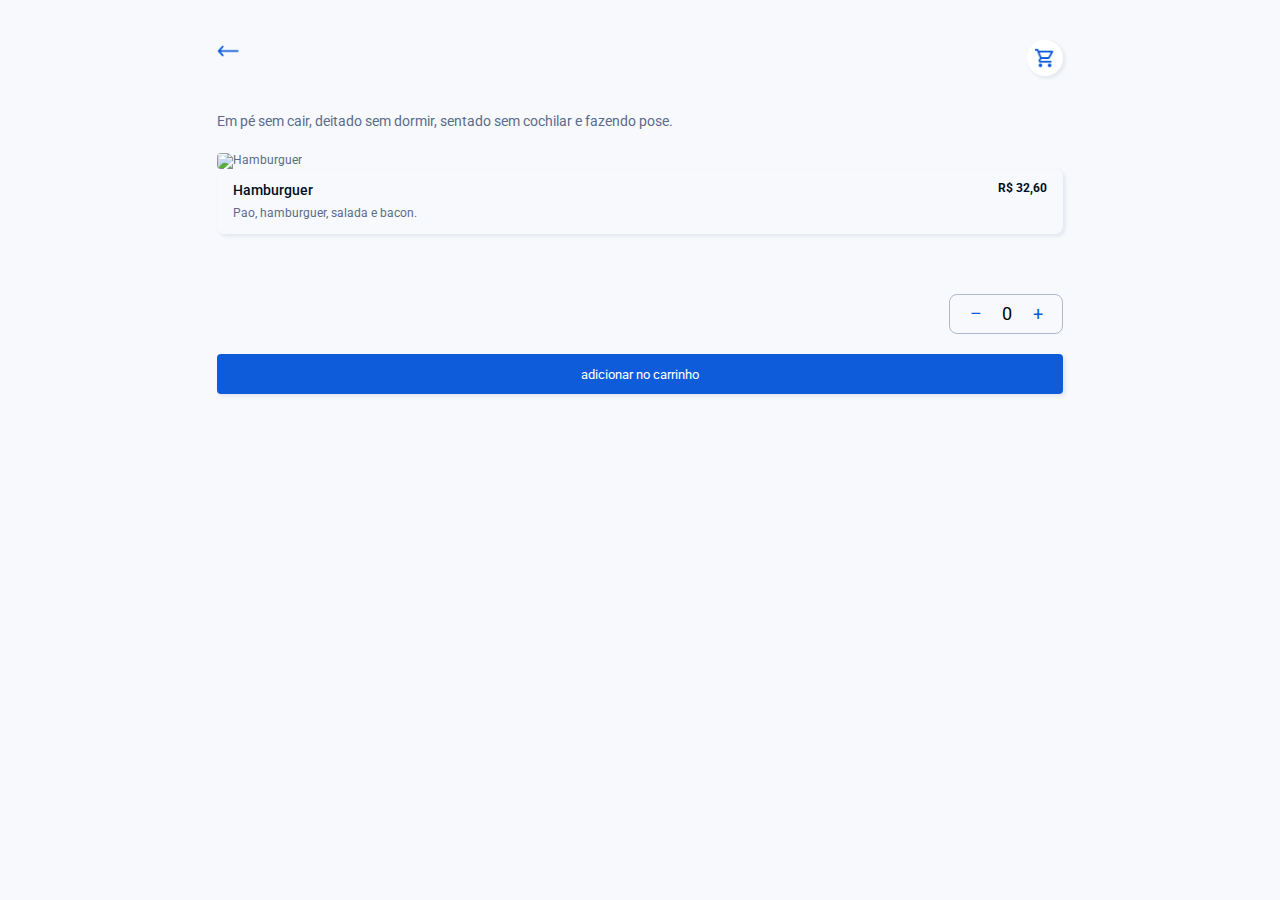
==== page2.html @ 3a1680d0 "page 2 - mobile" ====
<!DOCTYPE html>
<html lang="pt-br">
<head>
    <meta charset="UTF-8">
    <meta http-equiv="X-UA-Compatible" content="IE=edge">
    <meta name="viewport" content="width=device-width, initial-scale=1.0">
    <title>AiFoodi</title>
    <link rel="stylesheet" href="assets/style.css">
    <script src="https://kit.fontawesome.com/yourcode.js" crossorigin="anonymous"></script>
    <script src="assets/script.js"></script>
    <style>
        @import url('https://fonts.googleapis.com/css2?family=Roboto:wght@400;500&display=swap');
    </style>
</head>
<body>
    <section id="screen-2" class="pattern">
        <div class="flex-screen2">
            <div class="top-menu">
                <a href="index.html"><img src="assets/img/icons8-left-arrow-50.png" alt="go-back"></a>
                <a href="#">
                    <div class="cart-bg">
                        <img src="assets/img/icons8-shopping-cart-48.png" alt="cart" >
                    </div>
                </a>
            </div>
                <h2>
                    Em pé sem cair, deitado sem dormir, sentado sem cochilar e fazendo pose.
                </h2>
                <div class="product-show">
                    <img src="https://media-cdn.tripadvisor.com/media/photo-s/1a/01/95/8d/ze-colmeia.jpg" alt="Hamburguer">
                    <div class="product-view">
                    <div class="product-text">
                        <h3>Hamburguer</h3>
                        <p>Pao, hamburguer, salada e bacon.</p>
                    </div>
                        <div class="price" style="margin-top: 0px;"> 
                            <p style="color: var(--black);"><strong>R$ 32,60</strong></p>
                        </div>
                        
                </div>
            </div>
            <div class="shop-buttons">
                <div class="add-box">
                    <input type="button" onclick="decrementValue()" value="–︁" class="add-button">
                    <input type="text" id="number" value="0" class="input-add">
                    <input type="button" onclick="incrementValue()" value="+︁" class="add-button">
                </div>
                <input type="button" value="adicionar no carrinho" class="main-button">
            </div>

        </div>

    </section>
    
</body>
</html>
---- assets/style.css ----
:root{
    --primary: #0E5CDA;
    --black: #000E23;
    --gray: #5A6C8A;
    --gray-light: #ADB9CC;
    --background: #F7F9FC;
}

*{
    margin: 0;
    padding: 0;
    box-sizing: border-box;
    font-family: 'Roboto', sans-serif;
    /* border: 2px solid red; */
}

section.pattern{
    background-color: var(--background);
    font-size: 12px;
    height: 100vh;
    /* width: 100vw; */
    color: var(--gray);
    padding: 40px 20px 40px 20px;
}


h1{
    color: var(--primary);
    font-size: 24px;
}

h2{
    color: var(--gray);
    font-size: 14px;
    font-weight: 400;
    width: 60%;
    margin-top: 9px;
}

h3{
    color: var(--black);
    font-size: 14px;
    font-weight: 500;
}

.product-box img{
    width: 66px;
    height: 67px;
    border-radius: 4px;
    object-fit: cover;  
}

.product-box{
    width: 310px;
    height: 91px;
    border-radius: 8px;
    box-shadow: 2px 2px 3px 1px rgba(90, 108, 138, 0.096);
    display: flex;
    align-items: flex-start;
    justify-content: space-between;
    padding: 12px;
    background-color: #FFFFFF; 
    margin: 12px 0px 12px 0px;
}

.product-text{
    display: flex;
    flex-direction: column;
    justify-content: space-between;
    line-height: 150%;
}

.price{
    margin-top: 15px;
}

.grid-screen1{
    /* width: 100%; */
    margin: 0 auto;
    padding-top: 40px;
    display: grid;
    grid-template-rows: 1fr;
}

/* page2 */

.top-menu{
    display: flex;
    justify-content: space-between;
    align-content: center;
    margin-bottom: 37px;
}

.top-menu img{
    height: 22px;
}

.cart-bg{
    background-color: #FFFFFF;
    width:  36px;
    height: 36px;
    border-radius: 50%;
    display: flex;
    justify-content: center;
    align-items: center;
    box-shadow: 2px 2px 3px 1px rgba(90, 108, 138, 0.096);

}


.flex-screen2{    
    width: 100%;
    display: flex;
    flex-direction: column;
    align-content: center;
    margin: 0;
}

.product-view{
    padding: 12px 16px 12px 16px;
    width: 100%;
    height: 65px;
    box-shadow: 2px 2px 3px 1px rgba(90, 108, 138, 0.096);
    border-radius: 8px;
    display: flex;
    justify-content: space-between;
}



.flex-screen2 h2{
    margin: 0;
    width: 80%;
}


.product-show img{
    margin-top: 24px;
    width: 100%;
    height: 126px;
    object-fit: cover;
    border-radius: 4px;
}



.add-button{
    border: none;
    background-color: var(--background);
    color: var(--primary);
    text-align: center;
    font-size: 18px;
}

.input-add{
    font-size: 18px;
    border: none;
    width: 45px;
    text-align: center;
    background-color: var(--background);
}

.add-box{
    border: 1px solid var(--gray-light);
    width: 114px;
    padding: 8px;
    height: 40px;
    border-radius: 8px;
    text-align: center;
    margin-top: 60px;
    float: right;
    margin-bottom: 20px;
}

.main-button{
    margin: 0 auto;
    width: 100%;
    padding: 5px;
    height: 40px;
    border-radius: 4px;
    border: none;
    background-color: var(--primary);
    color: #FFFFFF; 
    box-shadow: 2px 2px 3px 1px rgba(90, 108, 138, 0.096);
}


/* Desktop */
@media (min-width: 800px) { 
    section.pattern{
        padding: 40px 217px 40px 217px;
        margin: 0 auto;
    }

    .grid-screen1{
        grid-template-columns: 1fr 1fr;
    }

    .product-box{
        width: 430px;
    }
}
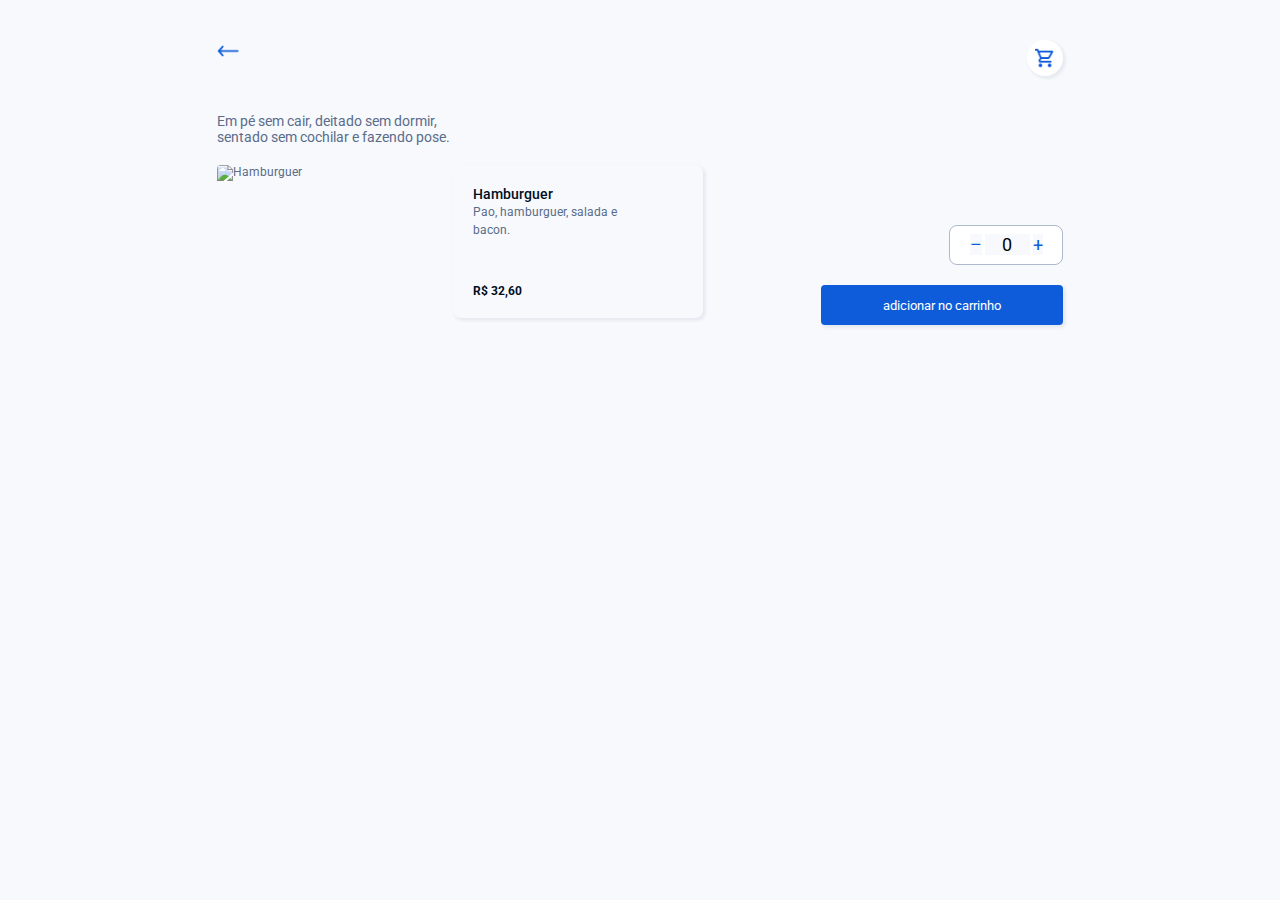
==== commit 6db139a4: "flow update" ====
--- a/page2.html
+++ b/page2.html
@@ -14,19 +14,22 @@
 </head>
 <body>
     <section id="screen-2" class="pattern">
+        <div class="top-menu">
+            <a href="index.html"><img src="assets/img/icons8-left-arrow-50.png" alt="go-back"></a>
+            <a href="page3.html">
+                <div class="cart-bg">
+                    <img src="assets/img/icons8-shopping-cart-48.png" alt="cart" >
+                </div>
+            </a>
+        </div>
+
+        <h2>
+            Em pé sem cair, deitado sem dormir, sentado sem cochilar e fazendo pose.
+        </h2>
+
         <div class="flex-screen2">
-            <div class="top-menu">
-                <a href="index.html"><img src="assets/img/icons8-left-arrow-50.png" alt="go-back"></a>
-                <a href="#">
-                    <div class="cart-bg">
-                        <img src="assets/img/icons8-shopping-cart-48.png" alt="cart" >
-                    </div>
-                </a>
-            </div>
-                <h2>
-                    Em pé sem cair, deitado sem dormir, sentado sem cochilar e fazendo pose.
-                </h2>
-                <div class="product-show">
+            <div class="product-show">
+                <div class="flex-product">
                     <img src="https://media-cdn.tripadvisor.com/media/photo-s/1a/01/95/8d/ze-colmeia.jpg" alt="Hamburguer">
                     <div class="product-view">
                     <div class="product-text">
@@ -36,16 +39,17 @@
                         <div class="price" style="margin-top: 0px;"> 
                             <p style="color: var(--black);"><strong>R$ 32,60</strong></p>
                         </div>
-                        
-                </div>
+                    </div>
             </div>
+            </div> 
             <div class="shop-buttons">
                 <div class="add-box">
                     <input type="button" onclick="decrementValue()" value="–︁" class="add-button">
                     <input type="text" id="number" value="0" class="input-add">
                     <input type="button" onclick="incrementValue()" value="+︁" class="add-button">
                 </div>
-                <input type="button" value="adicionar no carrinho" class="main-button">
+
+                <a href="page3.html"><input type="button" value="adicionar no carrinho" class="main-button"></a>
             </div>
 
         </div>
--- a/assets/style.css
+++ b/assets/style.css
@@ -50,8 +50,13 @@
     object-fit: cover;  
 }
 
+.grid-screen1 a{
+    text-decoration: none;
+    color: inherit;
+}
+
 .product-box{
-    width: 310px;
+    width: 100%;
     height: 91px;
     border-radius: 8px;
     box-shadow: 2px 2px 3px 1px rgba(90, 108, 138, 0.096);
@@ -60,7 +65,7 @@
     justify-content: space-between;
     padding: 12px;
     background-color: #FFFFFF; 
-    margin: 12px 0px 12px 0px;
+    margin: 12px 0px 12px 0px; 
 }
 
 .product-text{
@@ -83,7 +88,6 @@
 }
 
 /* page2 */
-
 .top-menu{
     display: flex;
     justify-content: space-between;
@@ -104,9 +108,7 @@
     justify-content: center;
     align-items: center;
     box-shadow: 2px 2px 3px 1px rgba(90, 108, 138, 0.096);
-
-}
-
+}
 
 .flex-screen2{    
     width: 100%;
@@ -126,13 +128,10 @@
     justify-content: space-between;
 }
 
-
-
-.flex-screen2 h2{
+#screen-2 h2{
     margin: 0;
     width: 80%;
 }
-
 
 .product-show img{
     margin-top: 24px;
@@ -141,8 +140,6 @@
     object-fit: cover;
     border-radius: 4px;
 }
-
-
 
 .add-button{
     border: none;
@@ -161,6 +158,7 @@
 }
 
 .add-box{
+    background-color: #FFFFFF;
     border: 1px solid var(--gray-light);
     width: 114px;
     padding: 8px;
@@ -184,6 +182,9 @@
     box-shadow: 2px 2px 3px 1px rgba(90, 108, 138, 0.096);
 }
 
+/* page 3 */
+
+
 
 /* Desktop */
 @media (min-width: 800px) { 
@@ -199,5 +200,41 @@
     .product-box{
         width: 430px;
     }
-}
-
+
+    .flex-screen2{
+        display: flex;
+        flex-direction: row;
+        justify-content: space-between;
+    }
+
+    .flex-product{
+        display: flex;
+        flex-direction: row;
+    }
+
+    .product-text{
+        width: 70%;
+    }
+
+    .product-show img{
+        margin-top: 0;
+        width: 236px;
+        height: 153px;
+    }
+
+    .product-view{
+        padding: 20px;
+        width: 250px;
+        height: 153px;
+        display: flex;
+        flex-direction: column;
+        justify-content: space-between;
+    }
+
+    #screen-2 h2{
+        margin: 20px 0px;
+        width: 30%;
+    }
+
+}
+
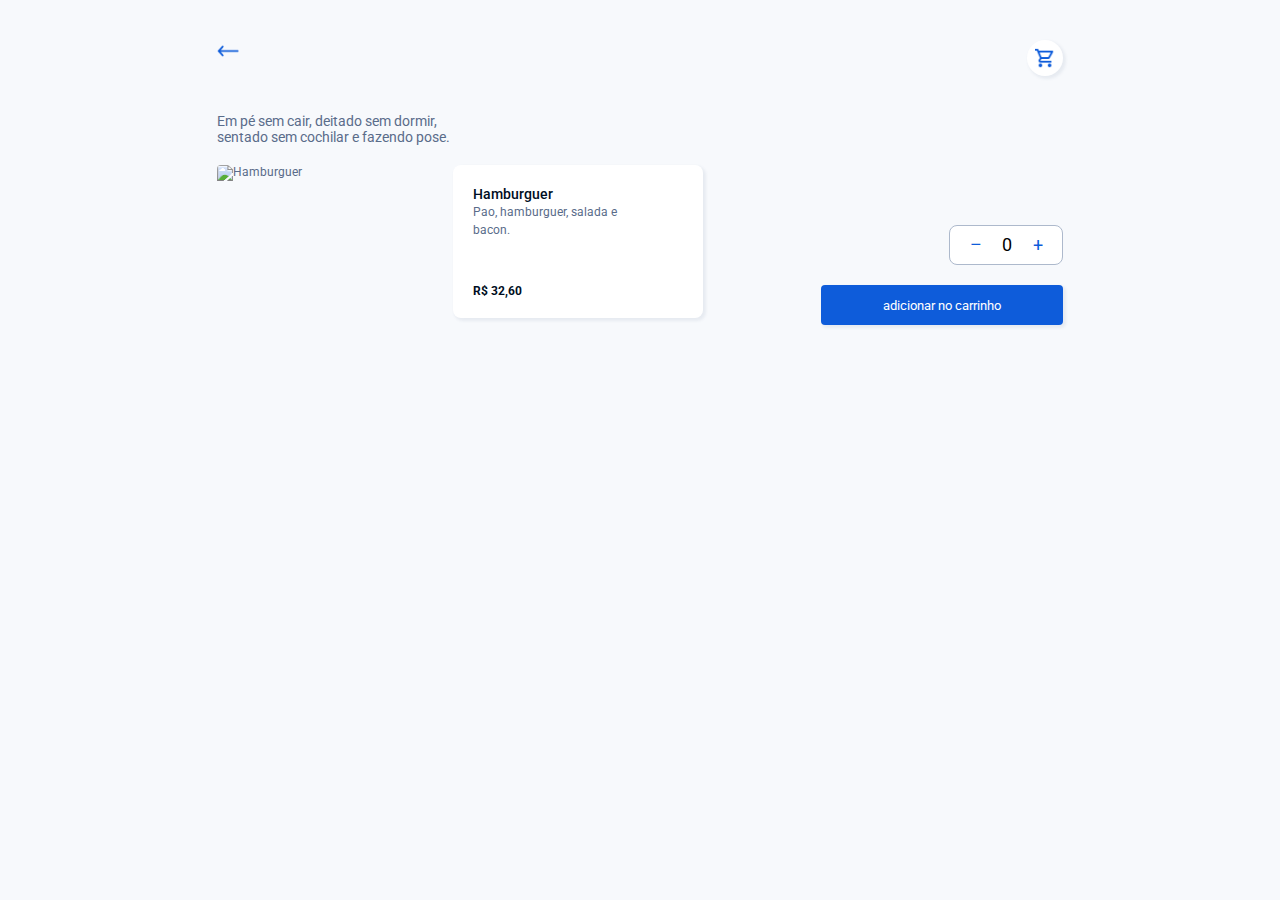
==== commit 6eaec67d: "page 4 desktop e mobile" ====
--- a/page2.html
+++ b/page2.html
@@ -49,7 +49,7 @@
                     <input type="button" onclick="incrementValue()" value="+︁" class="add-button">
                 </div>
 
-                <a href="page3.html"><input type="button" value="adicionar no carrinho" class="main-button"></a>
+                <a href="page3.html" class="link-carrinho"><input type="button" value="adicionar no carrinho" class="main-button" onclick="carrinhoRoute()"></a>
             </div>
 
         </div>
--- a/assets/style.css
+++ b/assets/style.css
@@ -11,7 +11,7 @@
     padding: 0;
     box-sizing: border-box;
     font-family: 'Roboto', sans-serif;
-    /* border: 2px solid red; */
+    /* border: 2px solid red;  */
 }
 
 section.pattern{
@@ -73,6 +73,7 @@
     flex-direction: column;
     justify-content: space-between;
     line-height: 150%;
+    width: 100%;
 }
 
 .price{
@@ -119,6 +120,7 @@
 }
 
 .product-view{
+    background-color: #FFFFFF;
     padding: 12px 16px 12px 16px;
     width: 100%;
     height: 65px;
@@ -143,7 +145,7 @@
 
 .add-button{
     border: none;
-    background-color: var(--background);
+    background-color: #FFFFFF;
     color: var(--primary);
     text-align: center;
     font-size: 18px;
@@ -154,7 +156,7 @@
     border: none;
     width: 45px;
     text-align: center;
-    background-color: var(--background);
+    background-color: #FFFFFF;
 }
 
 .add-box{
@@ -183,8 +185,84 @@
 }
 
 /* page 3 */
-
-
+.box-3{
+    display: none;
+    height: 54px;
+    border-radius: 4px;
+}
+
+.flex-text{
+    display: flex;
+    flex-direction: row;
+}
+
+.flex-text-a{
+    display: flex;
+    flex-direction: column;
+    justify-content: space-between;
+}
+
+.flex-text-b{
+    display: flex;
+    flex-direction: column-reverse;
+    justify-content: space-between;
+    text-align: right;
+}
+
+.total{
+    font-size: 18px;
+    font-weight: 500;
+    color: var(--black);
+    text-align: right;
+    width: 100%;
+    margin-top: 80px;
+    margin-bottom: 20px;
+}
+
+/* Page 4 */
+
+.empty-box{
+    background-color: #FFFFFF;
+    width: 100%;
+    height: 356px;
+    border-radius: 8px;
+    box-shadow: 2px 2px 3px 1px rgba(90, 108, 138, 0.096);
+    display: flex;
+    flex-direction: column;
+    justify-content: space-between;
+    align-content: center;
+    text-align: center;
+}
+
+.empty-box img{
+    height: auto;
+    width: 85px;
+    margin: 0 auto;
+    margin-top: 46px;
+}
+
+.button-c{
+    width: 295px;
+    margin: 0 auto;
+    float: none;
+    margin-bottom: 24px;  
+}
+
+.message-empty{
+    width: 100%;
+    font-size: 16px;
+    color: var(--black);
+    font-weight: 500;
+    padding: 0 20px;
+}
+
+.message-empty-2{
+    font-size: 14px;
+    font-weight: 500;
+    padding: 0 30px;
+    margin-top: 12px;
+    margin-bottom: 60px;
+}
 
 /* Desktop */
 @media (min-width: 800px) { 
@@ -236,5 +314,57 @@
         width: 30%;
     }
 
-}
-
+    .box-3{
+        width: 100%;
+        height: 38px;
+    }
+
+    
+.flex-text{
+    width: 100%;
+    display: flex;
+    flex-direction: row;
+    justify-content: space-between;
+    flex-grow: 10px;
+}
+
+.flex-text-a{
+    display: flex;
+    flex-direction: row;
+    justify-content: space-evenly;
+}
+
+.flex-text-b{
+    
+    display: flex;
+    flex-direction: row;
+    justify-content: space-between;
+    text-align: left;
+}
+
+.space-flex{
+    margin: 0px 20px;
+}
+
+.button-b{
+    width: 182px;
+    float: right;
+}
+
+.empty-box{
+    margin: 0 auto;
+    max-width: 414px;
+    height: 366px;
+    padding: 0 100px;
+}
+
+
+.button-c{
+    width: 196px;
+    position: relative; 
+    bottom: 35px;
+}
+
+
+}
+
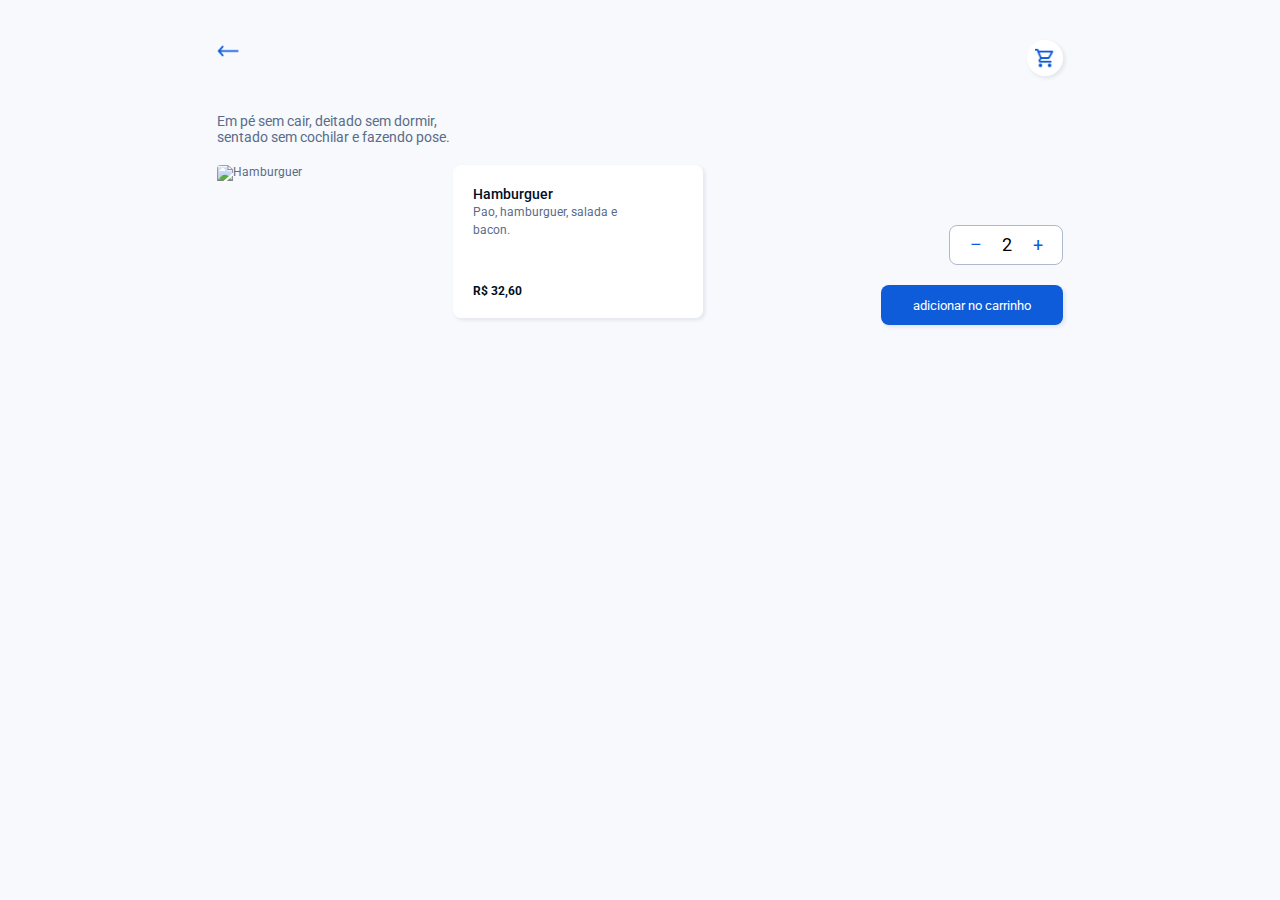
==== commit 6a8b47e3: "final design" ====
--- a/page2.html
+++ b/page2.html
@@ -6,17 +6,13 @@
     <meta name="viewport" content="width=device-width, initial-scale=1.0">
     <title>AiFoodi</title>
     <link rel="stylesheet" href="assets/style.css">
-    <script src="https://kit.fontawesome.com/yourcode.js" crossorigin="anonymous"></script>
     <script src="assets/script.js"></script>
-    <style>
-        @import url('https://fonts.googleapis.com/css2?family=Roboto:wght@400;500&display=swap');
-    </style>
 </head>
 <body>
     <section id="screen-2" class="pattern">
         <div class="top-menu">
             <a href="index.html"><img src="assets/img/icons8-left-arrow-50.png" alt="go-back"></a>
-            <a href="page3.html">
+            <a href="page4.html">
                 <div class="cart-bg">
                     <img src="assets/img/icons8-shopping-cart-48.png" alt="cart" >
                 </div>
@@ -36,7 +32,7 @@
                         <h3>Hamburguer</h3>
                         <p>Pao, hamburguer, salada e bacon.</p>
                     </div>
-                        <div class="price" style="margin-top: 0px;"> 
+                        <div class="price price-2" style="margin-top: 0px;"> 
                             <p style="color: var(--black);"><strong>R$ 32,60</strong></p>
                         </div>
                     </div>
@@ -45,11 +41,11 @@
             <div class="shop-buttons">
                 <div class="add-box">
                     <input type="button" onclick="decrementValue()" value="–︁" class="add-button">
-                    <input type="text" id="number" value="0" class="input-add">
+                    <input type="text" id="number" value="2" class="input-add">
                     <input type="button" onclick="incrementValue()" value="+︁" class="add-button">
                 </div>
 
-                <a href="page3.html" class="link-carrinho"><input type="button" value="adicionar no carrinho" class="main-button" onclick="carrinhoRoute()"></a>
+                <a href="page3.html" class="link-carrinho"><input type="button" value="adicionar no carrinho" class="main-button" onclick="carrinho()"></a>
             </div>
 
         </div>
--- a/assets/style.css
+++ b/assets/style.css
@@ -1,3 +1,5 @@
+@import url('https://fonts.googleapis.com/css2?family=Roboto:wght@400;500&display=swap');
+
 :root{
     --primary: #0E5CDA;
     --black: #000E23;
@@ -11,18 +13,18 @@
     padding: 0;
     box-sizing: border-box;
     font-family: 'Roboto', sans-serif;
-    /* border: 2px solid red;  */
 }
 
 section.pattern{
     background-color: var(--background);
     font-size: 12px;
     height: 100vh;
-    /* width: 100vw; */
     color: var(--gray);
     padding: 40px 20px 40px 20px;
 }
 
+
+/* Page 1 */
 
 h1{
     color: var(--primary);
@@ -78,10 +80,10 @@
 
 .price{
     margin-top: 15px;
+    width: 100%;
 }
 
 .grid-screen1{
-    /* width: 100%; */
     margin: 0 auto;
     padding-top: 40px;
     display: grid;
@@ -121,19 +123,25 @@
 
 .product-view{
     background-color: #FFFFFF;
-    padding: 12px 16px 12px 16px;
+    padding: 12px 12px 12px 16px;
     width: 100%;
     height: 65px;
     box-shadow: 2px 2px 3px 1px rgba(90, 108, 138, 0.096);
     border-radius: 8px;
     display: flex;
-    justify-content: space-between;
+    justify-content: flex-start;
 }
 
 #screen-2 h2{
     margin: 0;
     width: 80%;
 }
+
+.price-2{
+    width: 40%;
+    text-align: right;
+}
+
 
 .product-show img{
     margin-top: 24px;
@@ -177,16 +185,21 @@
     width: 100%;
     padding: 5px;
     height: 40px;
-    border-radius: 4px;
+    border-radius: 8px;
     border: none;
     background-color: var(--primary);
     color: #FFFFFF; 
     box-shadow: 2px 2px 3px 1px rgba(90, 108, 138, 0.096);
 }
 
+.main-button:hover{
+    transform: translateY(2px);
+    cursor: pointer;
+}
+
 /* page 3 */
 .box-3{
-    display: none;
+    /* display: none; */
     height: 54px;
     border-radius: 4px;
 }
@@ -309,62 +322,73 @@
         justify-content: space-between;
     }
 
+    .main-button{
+        max-width: 182px;
+        float: right;
+        border-radius: 8px;
+    }
+
+    .price{
+        text-align: left;
+    }
+
+
     #screen-2 h2{
         margin: 20px 0px;
         width: 30%;
     }
-
+    
+    .price-2{
+        text-align: none;
+    }
+    
     .box-3{
         width: 100%;
         height: 38px;
     }
 
-    
-.flex-text{
-    width: 100%;
-    display: flex;
-    flex-direction: row;
-    justify-content: space-between;
-    flex-grow: 10px;
-}
-
-.flex-text-a{
-    display: flex;
-    flex-direction: row;
-    justify-content: space-evenly;
-}
-
-.flex-text-b{
-    
-    display: flex;
-    flex-direction: row;
-    justify-content: space-between;
-    text-align: left;
-}
-
-.space-flex{
-    margin: 0px 20px;
-}
-
-.button-b{
-    width: 182px;
-    float: right;
-}
-
-.empty-box{
-    margin: 0 auto;
-    max-width: 414px;
-    height: 366px;
-    padding: 0 100px;
-}
-
-
-.button-c{
-    width: 196px;
-    position: relative; 
-    bottom: 35px;
-}
-
-
-}
-
+        
+    .flex-text{
+        width: 100%;
+        display: flex;
+        flex-direction: row;
+        justify-content: space-between;
+        flex-grow: 10px;
+    }
+
+    .flex-text-a{
+        display: flex;
+        flex-direction: row;
+        justify-content: space-evenly;
+    }
+
+    .flex-text-b{
+        
+        display: flex;
+        flex-direction: row;
+        justify-content: space-between;
+        text-align: left;
+    }
+
+    .space-flex{
+        margin: 0px 20px;
+    }
+
+    .empty-box{
+        margin: 0 auto;
+        max-width: 414px;
+        height: 366px;
+        padding: 0 100px;
+    }
+
+
+    .button-c{
+        width: 196px;
+        position: relative; 
+        bottom: 35px;
+        float: none;
+    }
+
+
+}
+
